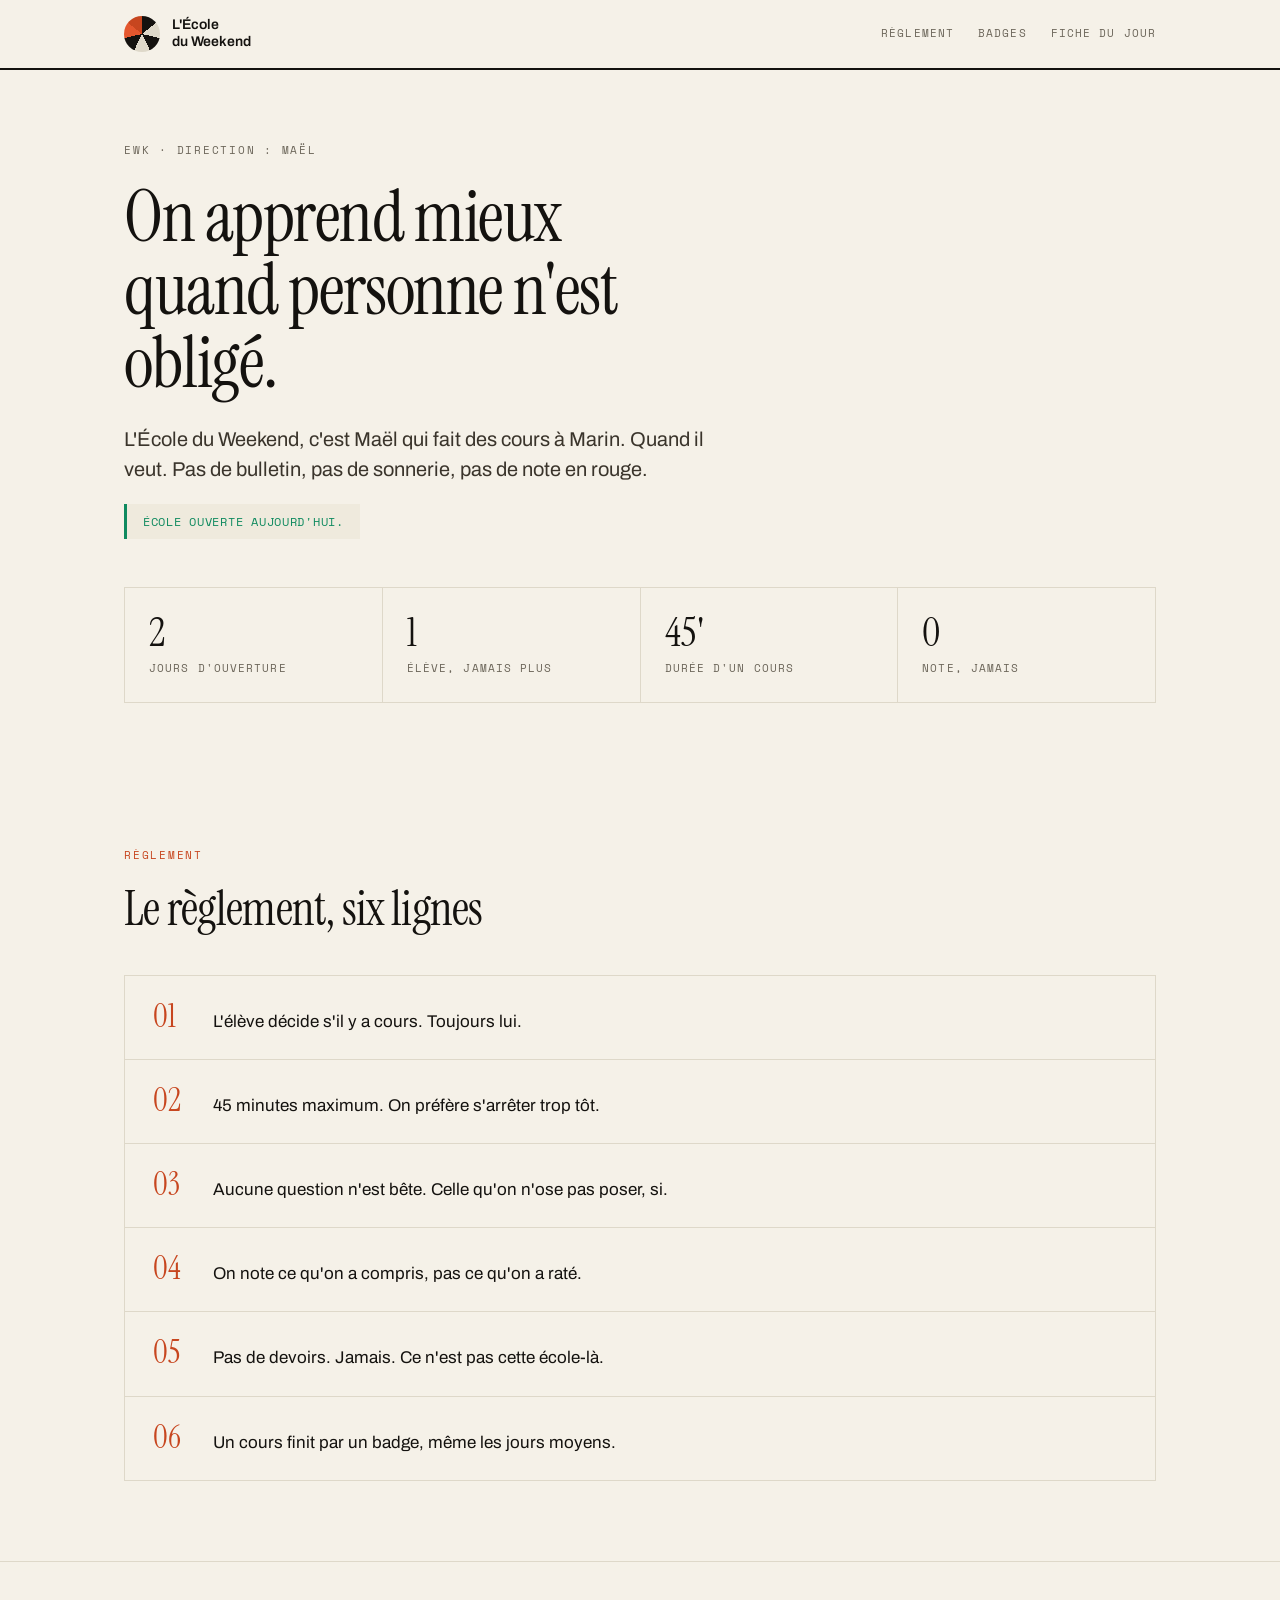
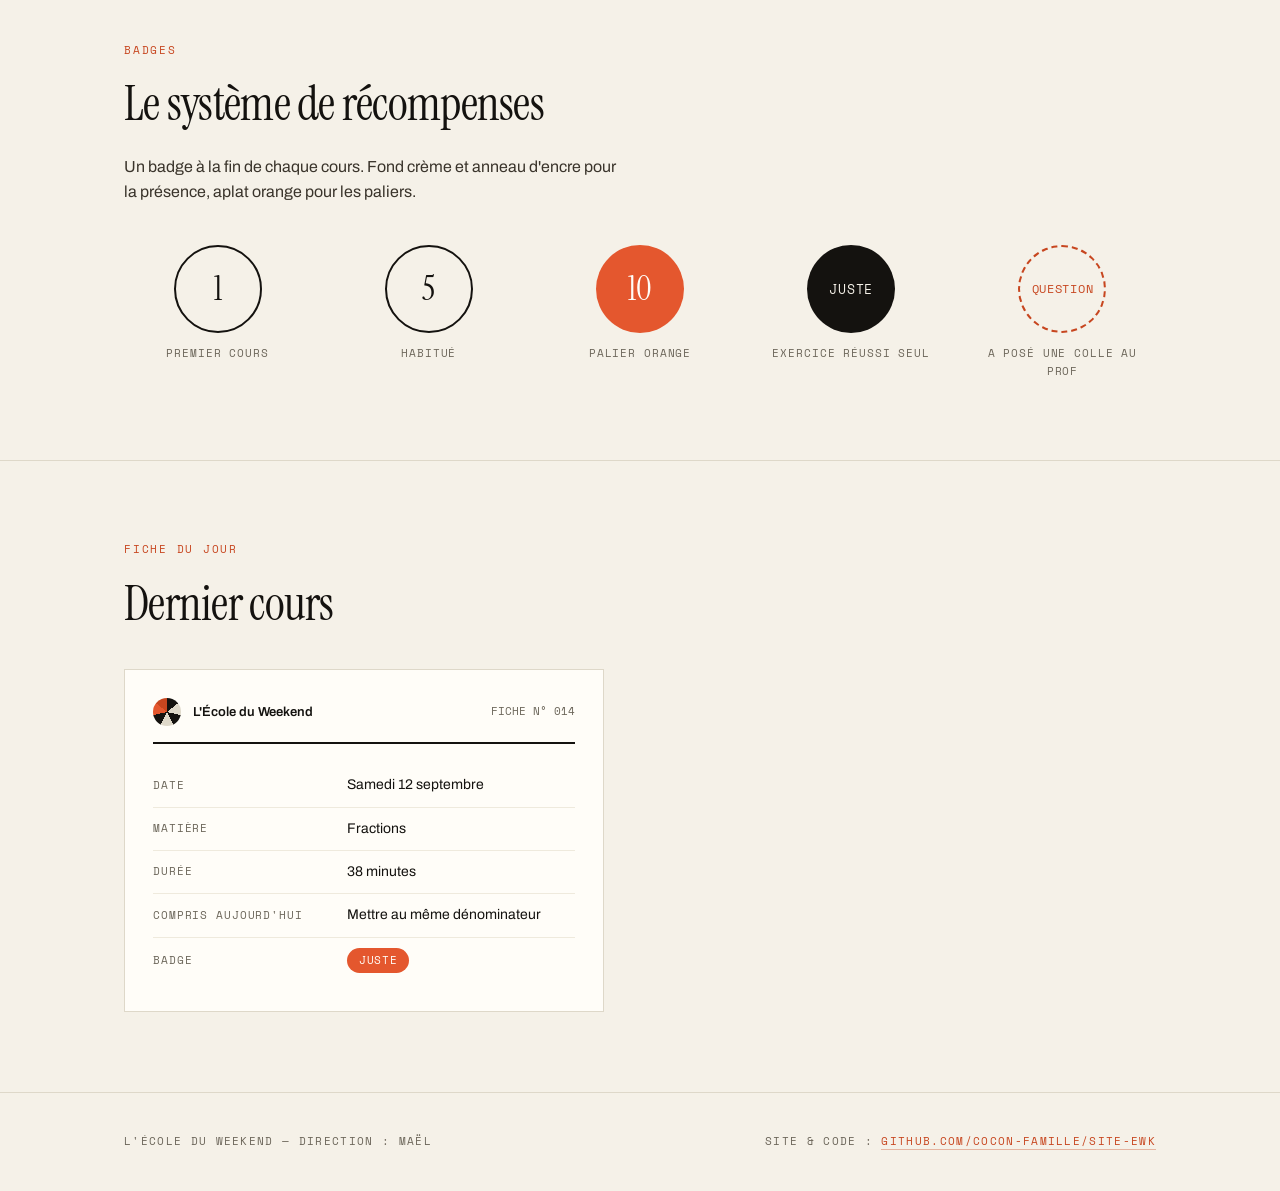
==== index.html @ 0d8720f8 "Build the École du Weekend site from the brand guidelines Single-page static site (plain HTML/CSS/JS" ====
<!doctype html>
<html lang="fr">
<head>
<meta charset="utf-8">
<meta name="viewport" content="width=device-width, initial-scale=1">
<title>L'École du Weekend</title>
<meta name="description" content="L'École du Weekend — Maël fait des cours à Marin, deux jours par semaine, quand il veut.">
<link rel="preconnect" href="https://fonts.googleapis.com">
<link rel="preconnect" href="https://fonts.gstatic.com" crossorigin>
<link href="https://fonts.googleapis.com/css2?family=Archivo:wght@400;500;600;700&family=Instrument+Serif:ital@0;1&family=Space+Mono:wght@400;700&display=swap" rel="stylesheet">
<link rel="stylesheet" href="styles.css">
</head>
<body>

<header class="site-header">
  <div class="wrap header-row">
    <a class="brand" href="#top">
      <span class="disc" aria-hidden="true"></span>
      <span class="brand-name">L'École<br>du Weekend</span>
    </a>
    <nav class="site-nav">
      <a href="#regles">Règlement</a>
      <a href="#badges">Badges</a>
      <a href="#fiche">Fiche du jour</a>
    </nav>
  </div>
</header>

<main id="top">

  <section class="hero wrap">
    <p class="eyebrow">EWK &middot; direction : Maël</p>
    <h1>On apprend mieux<br>quand personne n'est obligé.</h1>
    <p class="lede">L'École du Weekend, c'est Maël qui fait des cours à Marin. Quand il veut. Pas de bulletin, pas de sonnerie, pas de note en rouge.</p>
    <p class="status" id="open-status" aria-live="polite"></p>
    <div class="stat-grid">
      <div class="stat"><span class="stat-num">2</span><span class="stat-label">jours d'ouverture</span></div>
      <div class="stat"><span class="stat-num">1</span><span class="stat-label">élève, jamais plus</span></div>
      <div class="stat"><span class="stat-num">45'</span><span class="stat-label">durée d'un cours</span></div>
      <div class="stat"><span class="stat-num">0</span><span class="stat-label">note, jamais</span></div>
    </div>
  </section>

  <section id="regles" class="section regles">
    <div class="wrap">
      <p class="eyebrow eyebrow--accent">Règlement</p>
      <h2>Le règlement, six lignes</h2>
      <ol class="rules">
        <li><span class="rule-num">01</span><span>L'élève décide s'il y a cours. Toujours lui.</span></li>
        <li><span class="rule-num">02</span><span>45 minutes maximum. On préfère s'arrêter trop tôt.</span></li>
        <li><span class="rule-num">03</span><span>Aucune question n'est bête. Celle qu'on n'ose pas poser, si.</span></li>
        <li><span class="rule-num">04</span><span>On note ce qu'on a compris, pas ce qu'on a raté.</span></li>
        <li><span class="rule-num">05</span><span>Pas de devoirs. Jamais. Ce n'est pas cette école-là.</span></li>
        <li><span class="rule-num">06</span><span>Un cours finit par un badge, même les jours moyens.</span></li>
      </ol>
    </div>
  </section>

  <section id="badges" class="section badges">
    <div class="wrap">
      <p class="eyebrow eyebrow--accent">Badges</p>
      <h2>Le système de récompenses</h2>
      <p class="section-lede">Un badge à la fin de chaque cours. Fond crème et anneau d'encre pour la présence, aplat orange pour les paliers.</p>
      <ul class="badge-grid">
        <li class="badge">
          <span class="badge-disc badge-disc--outline">1</span>
          <span class="badge-label">Premier cours</span>
        </li>
        <li class="badge">
          <span class="badge-disc badge-disc--outline">5</span>
          <span class="badge-label">Habitué</span>
        </li>
        <li class="badge">
          <span class="badge-disc badge-disc--orange">10</span>
          <span class="badge-label">Palier orange</span>
        </li>
        <li class="badge">
          <span class="badge-disc badge-disc--ink">JUSTE</span>
          <span class="badge-label">Exercice réussi seul</span>
        </li>
        <li class="badge">
          <span class="badge-disc badge-disc--dashed">QUESTION</span>
          <span class="badge-label">A posé une colle au prof</span>
        </li>
      </ul>
    </div>
  </section>

  <section id="fiche" class="section fiche">
    <div class="wrap">
      <p class="eyebrow eyebrow--accent">Fiche du jour</p>
      <h2>Dernier cours</h2>
      <div class="course-card">
        <div class="course-card-head">
          <span class="disc disc--small" aria-hidden="true"></span>
          <span class="course-card-title">L'École du Weekend</span>
          <span class="course-card-ref">FICHE N&deg; 014</span>
        </div>
        <table class="course-table">
          <tbody>
            <tr><th>Date</th><td>Samedi 12 septembre</td></tr>
            <tr><th>Matière</th><td>Fractions</td></tr>
            <tr><th>Durée</th><td>38 minutes</td></tr>
            <tr><th>Compris aujourd'hui</th><td>Mettre au même dénominateur</td></tr>
            <tr><th>Badge</th><td><span class="pill">JUSTE</span></td></tr>
          </tbody>
        </table>
      </div>
    </div>
  </section>

</main>

<footer class="site-footer">
  <div class="wrap footer-row">
    <span>L'École du Weekend &mdash; direction&nbsp;: Maël</span>
    <span>Site &amp; code&nbsp;: <a href="https://github.com/Cocon-famille/site-ewk">github.com/Cocon-famille/site-ewk</a></span>
  </div>
</footer>

<script src="script.js"></script>
</body>
</html>
---- styles.css ----
:root {
  --paper: #F5F1E8;
  --paper-raised: #FFFDF8;
  --ink: #14120F;
  --ink-pale: #6C665A;
  --chalk: #DED8C9;
  --chalk-bg: #EFEADD;
  --orange: #E4572E;
  --orange-text: #C7461F;
  --green: #0F8A5F;

  --font-serif: 'Instrument Serif', Georgia, serif;
  --font-sans: 'Archivo', Helvetica, sans-serif;
  --font-mono: 'Space Mono', 'Courier New', monospace;
}

* { box-sizing: border-box; }

body {
  margin: 0;
  background: var(--paper);
  color: var(--ink);
  font-family: var(--font-sans);
  font-size: 16px;
  line-height: 1.6;
  -webkit-font-smoothing: antialiased;
}

a { color: var(--orange-text); text-decoration: none; border-bottom: 1px solid rgba(199, 70, 31, .35); }
a:hover { color: var(--ink); border-bottom-color: var(--ink); }

.wrap { max-width: 1080px; margin: 0 auto; padding: 0 24px; }

/* Logo disc: 7 slices, the last 2 (weekend) in orange */
.disc {
  --size: 56px;
  display: inline-block;
  width: var(--size);
  height: var(--size);
  flex: none;
  border-radius: 50%;
  background: conic-gradient(
    var(--ink) 0turn .1428turn,
    var(--chalk) .1428turn .2857turn,
    var(--ink) .2857turn .4285turn,
    var(--chalk) .4285turn .5714turn,
    var(--ink) .5714turn .7142turn,
    var(--orange) .7142turn .8571turn,
    var(--orange-text) .8571turn 1turn
  );
}
.disc--small { --size: 28px; }

/* Header */
.site-header {
  border-bottom: 2px solid var(--ink);
  position: sticky;
  top: 0;
  background: var(--paper);
  z-index: 10;
}
.header-row {
  display: flex;
  flex-wrap: wrap;
  align-items: center;
  justify-content: space-between;
  gap: 16px;
  padding: 16px 24px;
}
.brand {
  display: flex;
  align-items: center;
  gap: 12px;
  border: 0;
}
.brand .disc { --size: 36px; }
.brand-name {
  font-family: var(--font-sans);
  font-weight: 600;
  font-size: 14px;
  line-height: 1.2;
  color: var(--ink);
}
.site-nav {
  display: flex;
  gap: 24px;
  font-family: var(--font-mono);
  font-size: 11px;
  letter-spacing: .1em;
  text-transform: uppercase;
}
.site-nav a { color: var(--ink-pale); border: 0; }
.site-nav a:hover { color: var(--ink); }

/* Hero */
.hero {
  padding: 72px 24px 64px;
  text-align: left;
}
.eyebrow {
  font-family: var(--font-mono);
  font-size: 11px;
  letter-spacing: .16em;
  text-transform: uppercase;
  color: var(--ink-pale);
  margin: 0 0 20px;
}
.eyebrow--accent { color: var(--orange-text); }
.hero h1 {
  margin: 0 0 24px;
  font-family: var(--font-serif);
  font-weight: 400;
  font-size: clamp(36px, 6vw, 72px);
  line-height: 1.02;
  letter-spacing: -.02em;
  text-wrap: balance;
  max-width: 18ch;
}
.lede {
  margin: 0 0 20px;
  max-width: 56ch;
  font-size: clamp(17px, 2vw, 20px);
  line-height: 1.5;
  color: #3A342B;
  text-wrap: pretty;
}
.status {
  display: inline-block;
  margin: 0 0 48px;
  padding: 8px 16px;
  font-family: var(--font-mono);
  font-size: 12px;
  letter-spacing: .06em;
  text-transform: uppercase;
  background: var(--chalk-bg);
  border-left: 3px solid var(--orange-text);
}
.status[data-open="true"] { border-left-color: var(--green); color: var(--green); }
.status[data-open="false"] { color: var(--ink-pale); }

.stat-grid {
  display: grid;
  grid-template-columns: repeat(auto-fit, minmax(140px, 1fr));
  gap: 1px;
  background: var(--chalk);
  border: 1px solid var(--chalk);
}
.stat { background: var(--paper); padding: 24px; }
.stat-num { display: block; font-family: var(--font-serif); font-size: 40px; line-height: 1; }
.stat-label {
  display: block;
  margin-top: 8px;
  font-family: var(--font-mono);
  font-size: 11px;
  letter-spacing: .1em;
  text-transform: uppercase;
  color: var(--ink-pale);
}

/* Sections */
.section { padding: 80px 0; border-bottom: 1px solid var(--chalk); }
.section h2 {
  margin: 0 0 40px;
  font-family: var(--font-serif);
  font-weight: 400;
  font-size: clamp(30px, 4.2vw, 48px);
  line-height: 1.05;
  letter-spacing: -.015em;
  max-width: 20ch;
}
.section-lede {
  margin: -16px 0 40px;
  max-width: 56ch;
  color: #3A342B;
  text-wrap: pretty;
}

/* Rules */
.rules {
  margin: 0;
  padding: 0;
  list-style: none;
  display: flex;
  flex-direction: column;
  gap: 1px;
  background: var(--chalk);
  border: 1px solid var(--chalk);
}
.rules li {
  background: var(--paper);
  padding: 24px 28px;
  display: flex;
  gap: 24px;
  align-items: baseline;
  font-size: 17px;
}
.rule-num {
  font-family: var(--font-serif);
  font-size: 32px;
  color: var(--orange-text);
  line-height: 1;
  min-width: 36px;
}

/* Badges */
.badge-grid {
  margin: 0;
  padding: 0;
  list-style: none;
  display: grid;
  grid-template-columns: repeat(auto-fit, minmax(140px, 1fr));
  gap: 24px;
}
.badge {
  display: flex;
  flex-direction: column;
  align-items: center;
  gap: 12px;
  text-align: center;
}
.badge-disc {
  width: 88px;
  height: 88px;
  border-radius: 50%;
  display: flex;
  align-items: center;
  justify-content: center;
  font-family: var(--font-serif);
  font-size: 34px;
}
.badge-disc--outline { border: 2px solid var(--ink); }
.badge-disc--orange { background: var(--orange); color: var(--paper-raised); }
.badge-disc--ink { background: var(--ink); color: var(--paper); font-family: var(--font-mono); font-size: 13px; letter-spacing: .06em; }
.badge-disc--dashed { border: 2px dashed var(--orange-text); color: var(--orange-text); font-family: var(--font-mono); font-size: 12px; letter-spacing: .06em; }
.badge-label {
  font-family: var(--font-mono);
  font-size: 11px;
  letter-spacing: .08em;
  text-transform: uppercase;
  color: var(--ink-pale);
}

/* Course card */
.course-card {
  background: var(--paper-raised);
  border: 1px solid var(--chalk);
  padding: 28px;
  max-width: 480px;
}
.course-card-head {
  display: flex;
  align-items: center;
  gap: 12px;
  padding-bottom: 16px;
  border-bottom: 2px solid var(--ink);
}
.course-card-title { font-family: var(--font-sans); font-weight: 600; font-size: 13px; }
.course-card-ref { margin-left: auto; font-family: var(--font-mono); font-size: 11px; color: var(--ink-pale); }
.course-table { width: 100%; border-collapse: collapse; margin-top: 20px; font-size: 14px; }
.course-table th {
  padding: 10px 0;
  border-bottom: 1px solid var(--chalk-bg);
  font-family: var(--font-mono);
  font-size: 11px;
  letter-spacing: .08em;
  text-transform: uppercase;
  color: var(--ink-pale);
  font-weight: 400;
  text-align: left;
  width: 46%;
}
.course-table td { padding: 10px 0; border-bottom: 1px solid var(--chalk-bg); }
.course-table tr:last-child th, .course-table tr:last-child td { border-bottom: 0; }
.pill {
  display: inline-block;
  padding: 4px 12px;
  border-radius: 999px;
  background: var(--orange);
  color: var(--paper-raised);
  font-family: var(--font-mono);
  font-size: 11px;
  letter-spacing: .06em;
}

/* Footer */
.site-footer { padding: 40px 0; }
.footer-row {
  display: flex;
  flex-wrap: wrap;
  gap: 16px;
  justify-content: space-between;
  align-items: baseline;
  font-family: var(--font-mono);
  font-size: 11px;
  letter-spacing: .12em;
  text-transform: uppercase;
  color: var(--ink-pale);
}
.footer-row a { letter-spacing: .12em; }
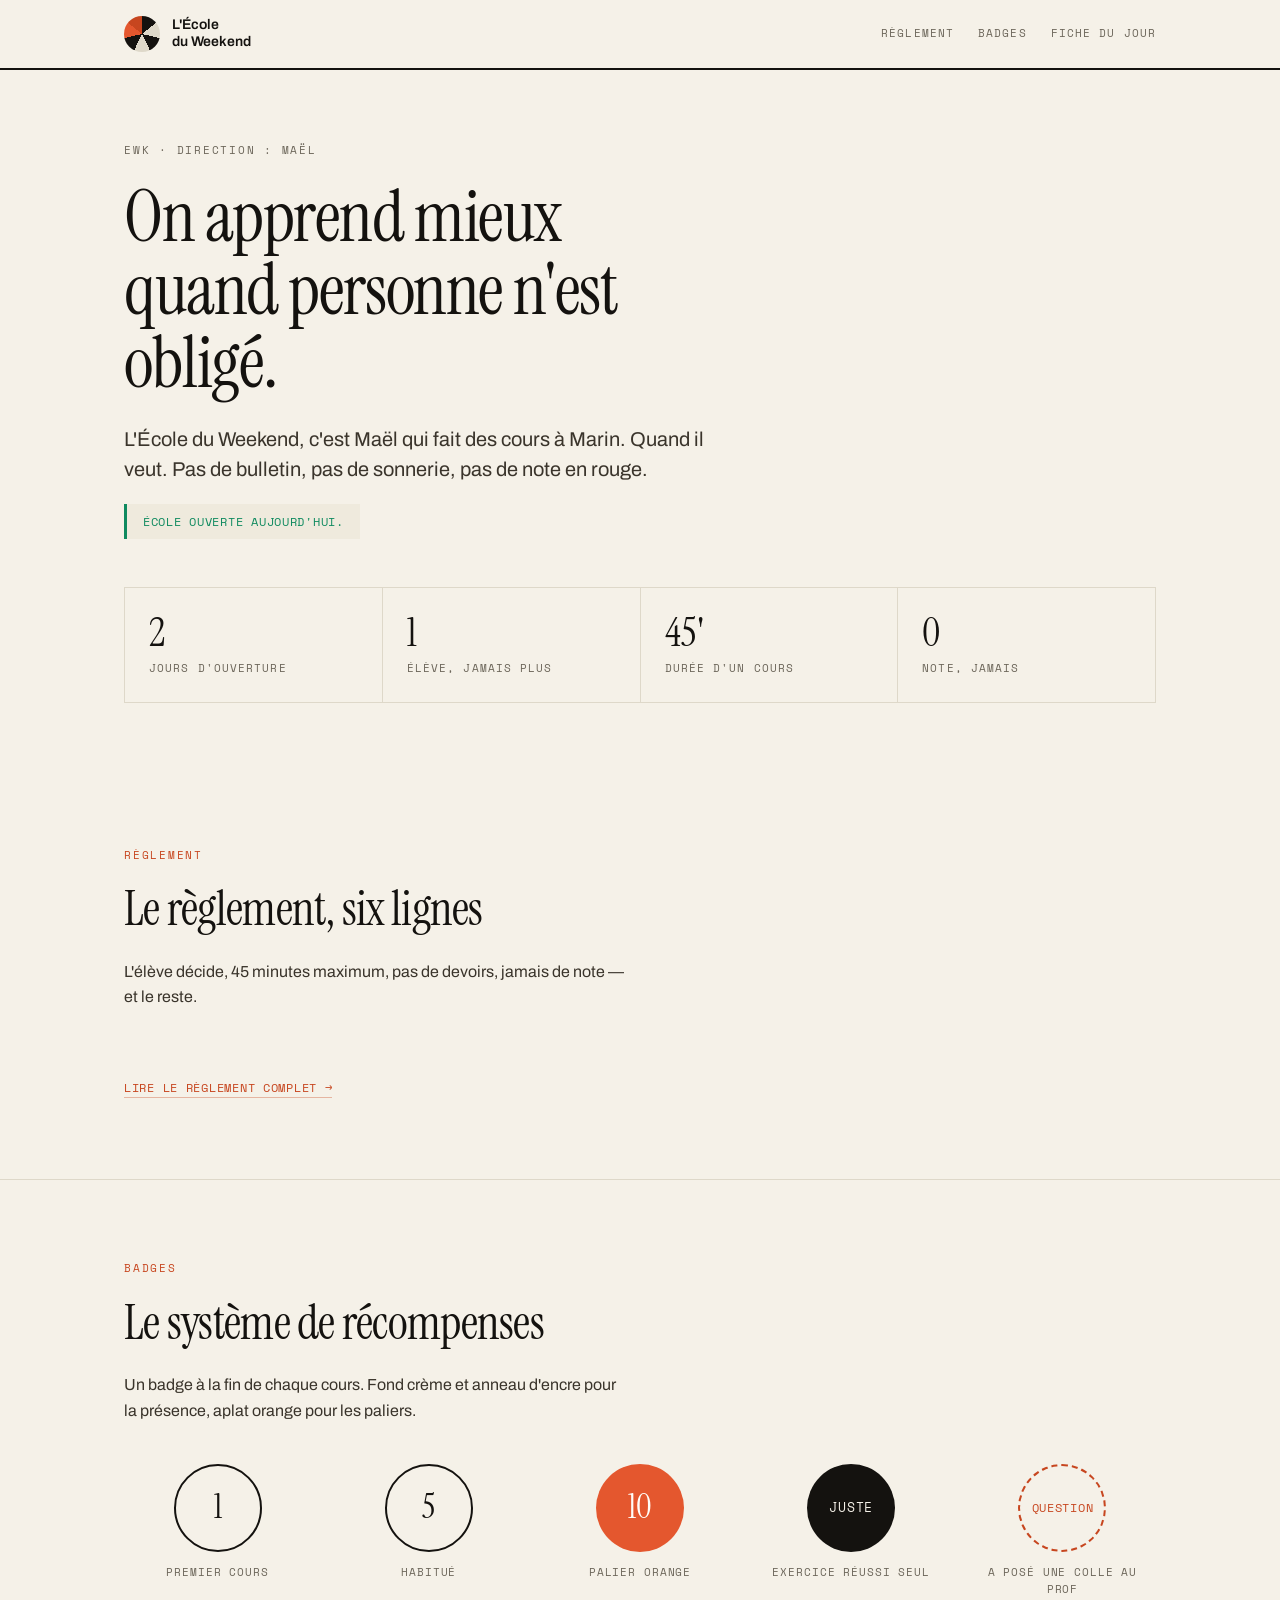
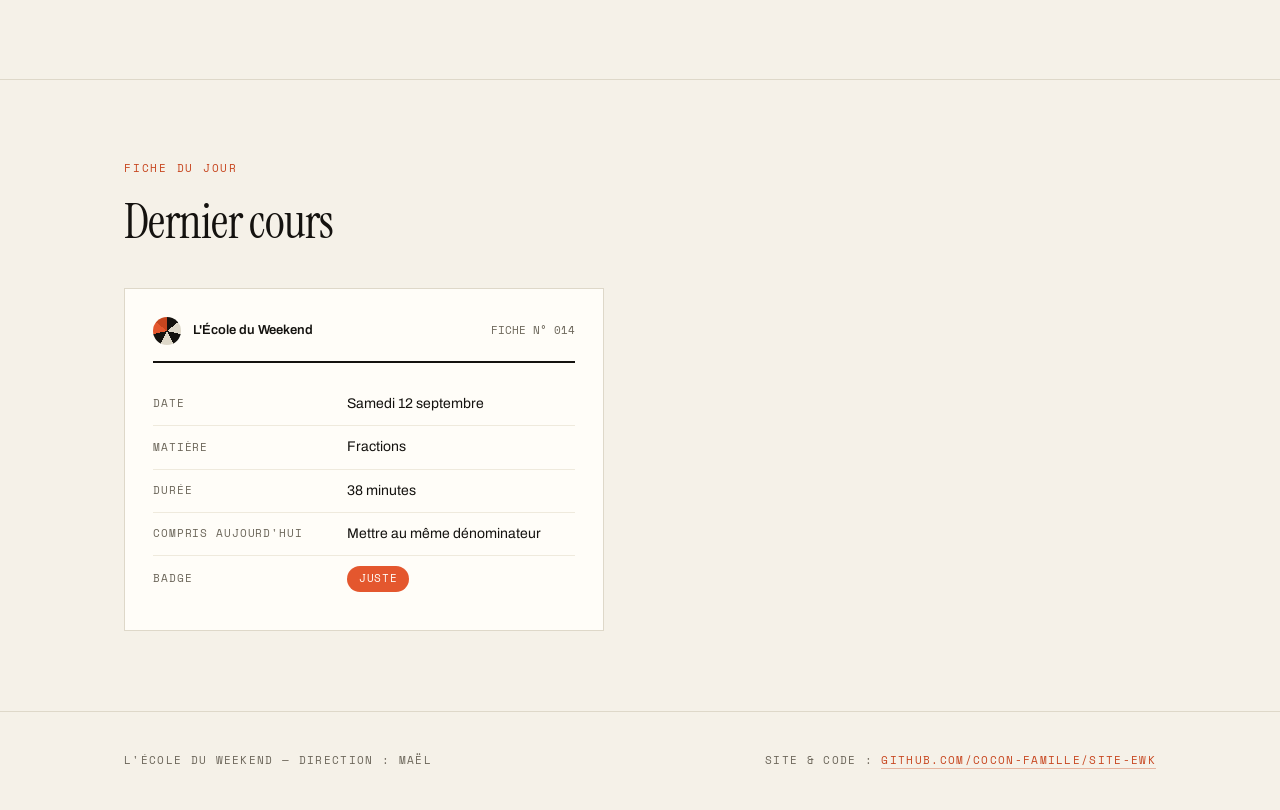
==== commit 2004f637: "Add a dedicated règlement page, linked from the nav Splits the class rules out of the homepage tease" ====
--- a/index.html
+++ b/index.html
@@ -19,7 +19,7 @@
       <span class="brand-name">L'École<br>du Weekend</span>
     </a>
     <nav class="site-nav">
-      <a href="#regles">Règlement</a>
+      <a href="reglement.html">Règlement</a>
       <a href="#badges">Badges</a>
       <a href="#fiche">Fiche du jour</a>
     </nav>
@@ -45,14 +45,8 @@
     <div class="wrap">
       <p class="eyebrow eyebrow--accent">Règlement</p>
       <h2>Le règlement, six lignes</h2>
-      <ol class="rules">
-        <li><span class="rule-num">01</span><span>L'élève décide s'il y a cours. Toujours lui.</span></li>
-        <li><span class="rule-num">02</span><span>45 minutes maximum. On préfère s'arrêter trop tôt.</span></li>
-        <li><span class="rule-num">03</span><span>Aucune question n'est bête. Celle qu'on n'ose pas poser, si.</span></li>
-        <li><span class="rule-num">04</span><span>On note ce qu'on a compris, pas ce qu'on a raté.</span></li>
-        <li><span class="rule-num">05</span><span>Pas de devoirs. Jamais. Ce n'est pas cette école-là.</span></li>
-        <li><span class="rule-num">06</span><span>Un cours finit par un badge, même les jours moyens.</span></li>
-      </ol>
+      <p class="section-lede">L'élève décide, 45 minutes maximum, pas de devoirs, jamais de note — et le reste.</p>
+      <a class="link-arrow" href="reglement.html">Lire le règlement complet &rarr;</a>
     </div>
   </section>
 
--- a/styles.css
+++ b/styles.css
@@ -90,7 +90,7 @@
   text-transform: uppercase;
 }
 .site-nav a { color: var(--ink-pale); border: 0; }
-.site-nav a:hover { color: var(--ink); }
+.site-nav a:hover, .site-nav a[aria-current="page"] { color: var(--ink); }
 
 /* Hero */
 .hero {
@@ -106,6 +106,7 @@
   margin: 0 0 20px;
 }
 .eyebrow--accent { color: var(--orange-text); }
+.hero--page { padding-bottom: 40px; border-bottom: 1px solid var(--chalk); }
 .hero h1 {
   margin: 0 0 24px;
   font-family: var(--font-serif);
@@ -202,6 +203,17 @@
   min-width: 36px;
 }
 
+.link-arrow {
+  display: inline-block;
+  margin-top: 28px;
+  font-family: var(--font-mono);
+  font-size: 12px;
+  letter-spacing: .06em;
+  text-transform: uppercase;
+  border-bottom: 1px solid rgba(199, 70, 31, .35);
+}
+.link-arrow:hover { border-bottom-color: var(--ink); }
+
 /* Badges */
 .badge-grid {
   margin: 0;
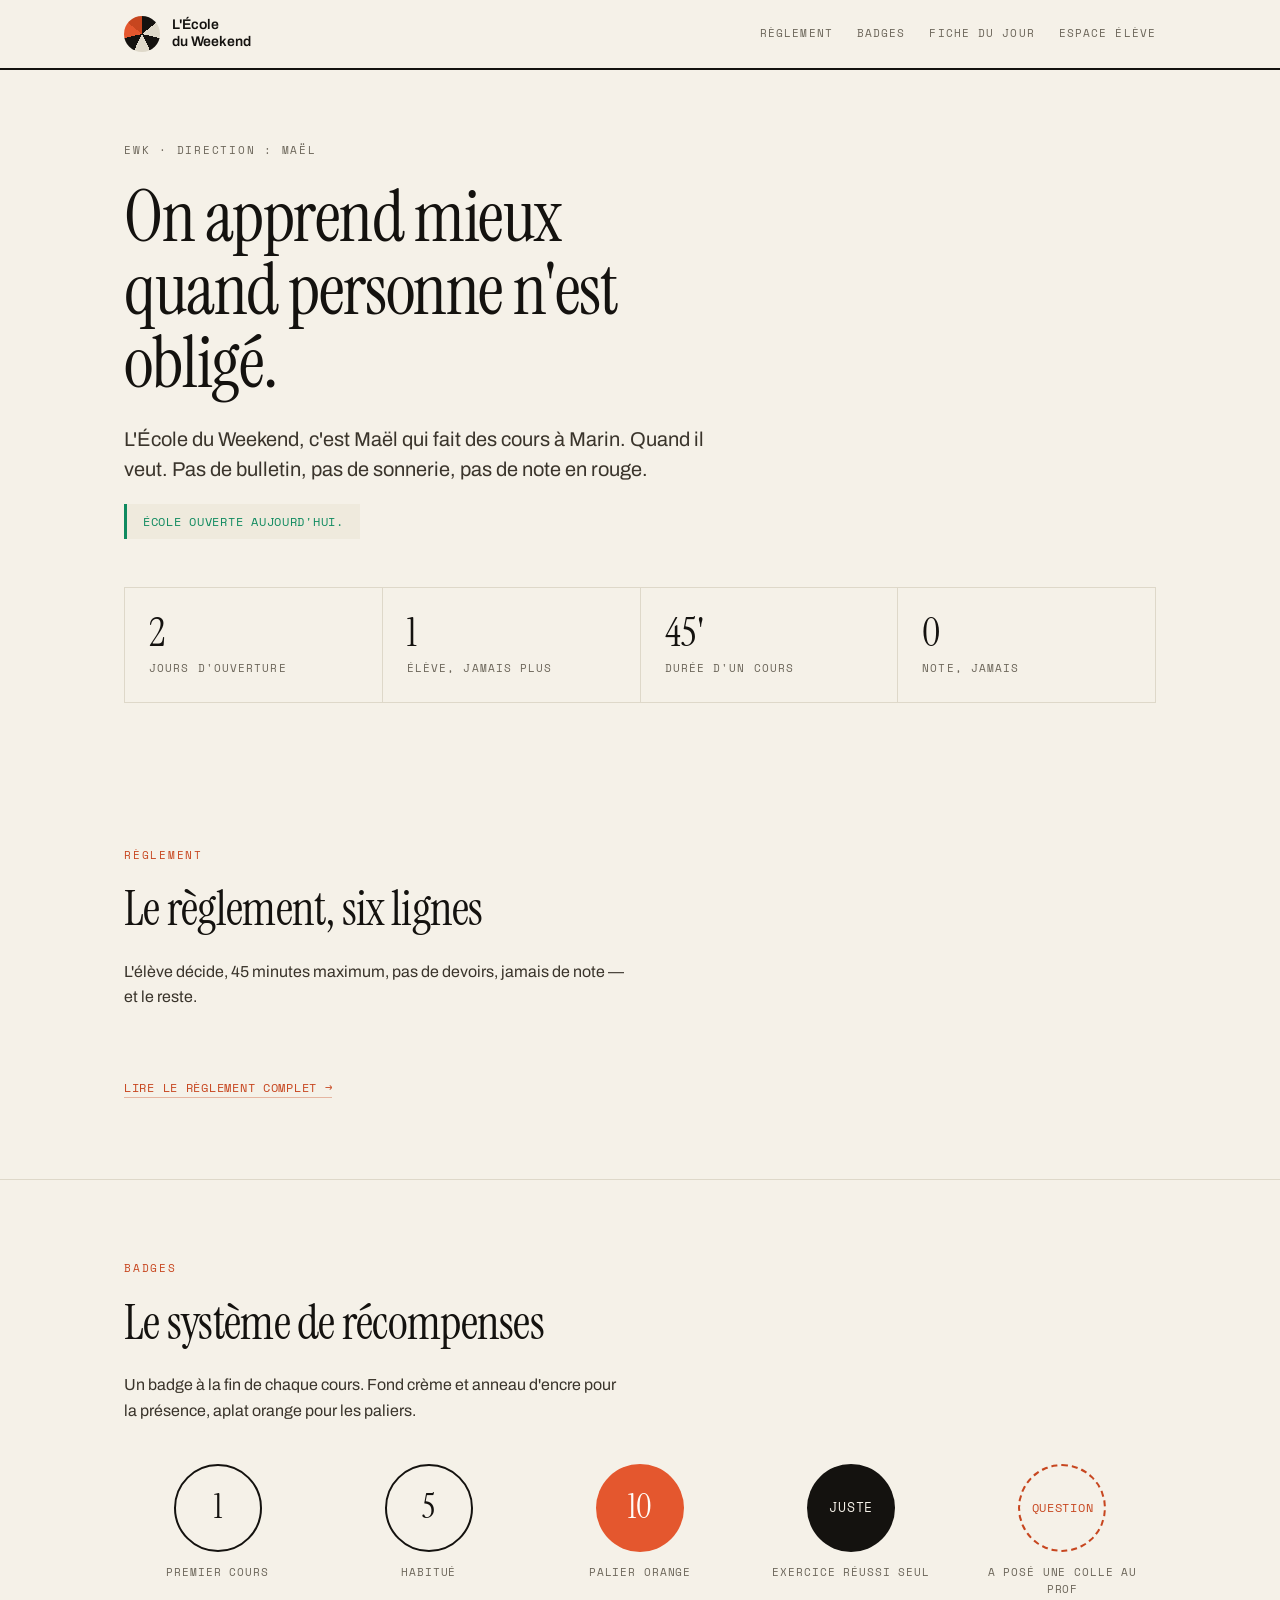
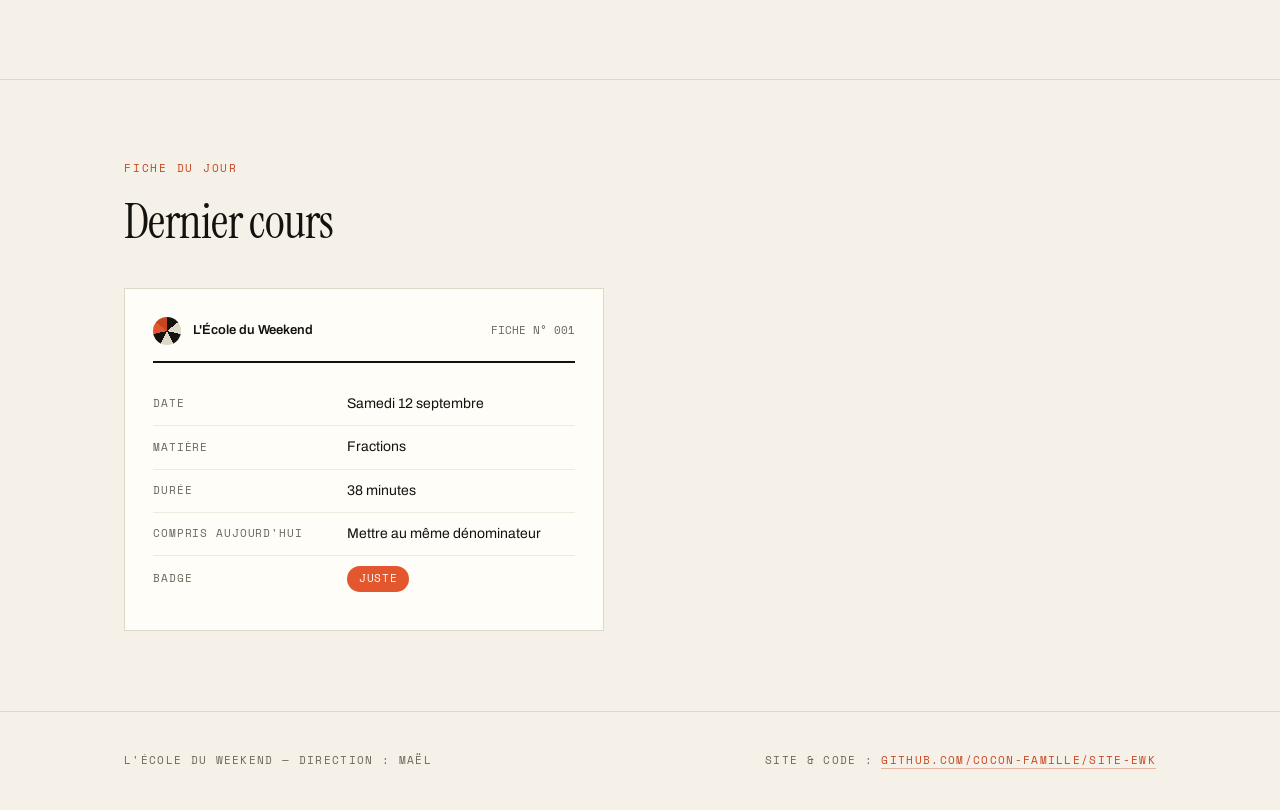
==== commit c65ca1a2: "Add admin and student interfaces, bulletins, dynamic fiche data - data/{fiches,bulletins,prep}.json " ====
--- a/index.html
+++ b/index.html
@@ -22,6 +22,7 @@
       <a href="reglement.html">Règlement</a>
       <a href="#badges">Badges</a>
       <a href="#fiche">Fiche du jour</a>
+      <a href="eleve.html">Espace élève</a>
     </nav>
   </div>
 </header>
@@ -84,21 +85,8 @@
     <div class="wrap">
       <p class="eyebrow eyebrow--accent">Fiche du jour</p>
       <h2>Dernier cours</h2>
-      <div class="course-card">
-        <div class="course-card-head">
-          <span class="disc disc--small" aria-hidden="true"></span>
-          <span class="course-card-title">L'École du Weekend</span>
-          <span class="course-card-ref">FICHE N&deg; 014</span>
-        </div>
-        <table class="course-table">
-          <tbody>
-            <tr><th>Date</th><td>Samedi 12 septembre</td></tr>
-            <tr><th>Matière</th><td>Fractions</td></tr>
-            <tr><th>Durée</th><td>38 minutes</td></tr>
-            <tr><th>Compris aujourd'hui</th><td>Mettre au même dénominateur</td></tr>
-            <tr><th>Badge</th><td><span class="pill">JUSTE</span></td></tr>
-          </tbody>
-        </table>
+      <div id="fiche-slot">
+        <p class="section-lede">Chargement…</p>
       </div>
     </div>
   </section>
@@ -112,6 +100,23 @@
   </div>
 </footer>
 
+<script src="data.js"></script>
 <script src="script.js"></script>
+<script>
+  (async function () {
+    const slot = document.getElementById("fiche-slot");
+    try {
+      const fiches = await EWK.fetchJSON("fiches.json");
+      slot.innerHTML = "";
+      if (!fiches.length) {
+        slot.innerHTML = '<p class="section-lede">Pas encore de cours. Ça ne va pas tarder.</p>';
+        return;
+      }
+      slot.appendChild(EWK.fiche(fiches[fiches.length - 1]));
+    } catch (e) {
+      slot.innerHTML = '<p class="section-lede">Fiche indisponible pour le moment.</p>';
+    }
+  })();
+</script>
 </body>
 </html>
--- a/styles.css
+++ b/styles.css
@@ -251,6 +251,17 @@
   text-transform: uppercase;
   color: var(--ink-pale);
 }
+.badge--locked { opacity: .35; filter: grayscale(1); }
+
+/* Bulletins */
+.bulletin-list { display: flex; flex-direction: column; gap: 24px; }
+.bulletin-card { background: var(--paper-raised); border: 1px solid var(--chalk); padding: 28px; max-width: 560px; }
+.bulletin-card-head { display: flex; align-items: center; gap: 14px; padding-bottom: 16px; border-bottom: 2px solid var(--ink); margin-bottom: 16px; }
+.bulletin-card-title { font-family: var(--font-serif); font-size: 22px; }
+.bulletin-card-matieres { font-family: var(--font-mono); font-size: 11px; letter-spacing: .06em; text-transform: uppercase; color: var(--ink-pale); margin-top: 4px; }
+.bulletin-points { margin: 0 0 12px; color: #3A342B; }
+.bulletin-badges { display: flex; flex-wrap: wrap; gap: 8px; margin-bottom: 12px; }
+.bulletin-mot { margin: 0; font-family: var(--font-serif); font-style: italic; font-size: 19px; color: var(--orange-text); }
 
 /* Course card */
 .course-card {
@@ -309,3 +320,49 @@
   color: var(--ink-pale);
 }
 .footer-row a { letter-spacing: .12em; }
+
+/* Admin */
+.admin { padding: 56px 24px 96px; }
+.admin-panel { max-width: 640px; }
+.admin-panel h1 { font-family: var(--font-serif); font-weight: 400; font-size: clamp(32px, 4.5vw, 48px); margin: 0 0 20px; }
+.admin-panel h2 { font-family: var(--font-serif); font-weight: 400; font-size: 32px; margin: 0 0 12px; }
+.admin-panel h3 { font-family: var(--font-mono); font-size: 12px; letter-spacing: .08em; text-transform: uppercase; color: var(--ink-pale); margin: 40px 0 16px; }
+.admin-panel code { font-family: var(--font-mono); background: var(--chalk-bg); padding: 2px 6px; font-size: .9em; }
+
+#admin-whoami { font-family: var(--font-mono); font-size: 11px; letter-spacing: .08em; text-transform: uppercase; color: var(--ink-pale); }
+
+.admin-tabs { display: flex; gap: 8px; flex-wrap: wrap; margin-bottom: 40px; border-bottom: 1px solid var(--chalk); }
+.admin-tab-link {
+  padding: 10px 4px; margin-right: 24px;
+  font-family: var(--font-mono); font-size: 12px; letter-spacing: .08em; text-transform: uppercase;
+  color: var(--ink-pale); border: 0; border-bottom: 2px solid transparent;
+}
+.admin-tab-link.is-active { color: var(--ink); border-bottom-color: var(--orange); }
+
+.admin-form { display: flex; flex-direction: column; gap: 16px; margin-bottom: 8px; }
+.admin-form--grid { display: grid; grid-template-columns: repeat(auto-fit, minmax(200px, 1fr)); gap: 16px; align-items: end; }
+.admin-form label { display: flex; flex-direction: column; gap: 6px; font-family: var(--font-mono); font-size: 11px; letter-spacing: .06em; text-transform: uppercase; color: var(--ink-pale); }
+.admin-form-span { grid-column: 1 / -1; }
+.admin-form input, .admin-form select, .admin-form textarea {
+  font-family: var(--font-sans); font-size: 15px; color: var(--ink);
+  padding: 10px 12px; border: 1px solid var(--chalk); background: var(--paper-raised);
+  text-transform: none; letter-spacing: normal;
+}
+.admin-form textarea { resize: vertical; }
+.admin-form button {
+  align-self: start;
+  font-family: var(--font-mono); font-size: 12px; letter-spacing: .08em; text-transform: uppercase;
+  color: var(--paper); background: var(--ink); border: 0; padding: 12px 20px; cursor: pointer;
+}
+.admin-form button:hover { background: var(--orange-text); }
+
+.admin-status { margin: 12px 0 0; font-family: var(--font-mono); font-size: 12px; padding: 10px 14px; background: var(--chalk-bg); border-left: 3px solid var(--green); color: var(--green); }
+.admin-status--error { border-left-color: var(--orange-text); color: var(--orange-text); }
+
+.admin-list { display: flex; flex-direction: column; gap: 1px; background: var(--chalk); border: 1px solid var(--chalk); }
+.admin-row { background: var(--paper); padding: 14px 18px; display: flex; justify-content: space-between; align-items: center; gap: 16px; font-size: 14px; }
+.admin-row-delete {
+  font-family: var(--font-mono); font-size: 11px; letter-spacing: .06em; text-transform: uppercase;
+  color: var(--orange-text); background: none; border: 0; cursor: pointer; white-space: nowrap;
+}
+.admin-row-delete:hover { color: var(--ink); }
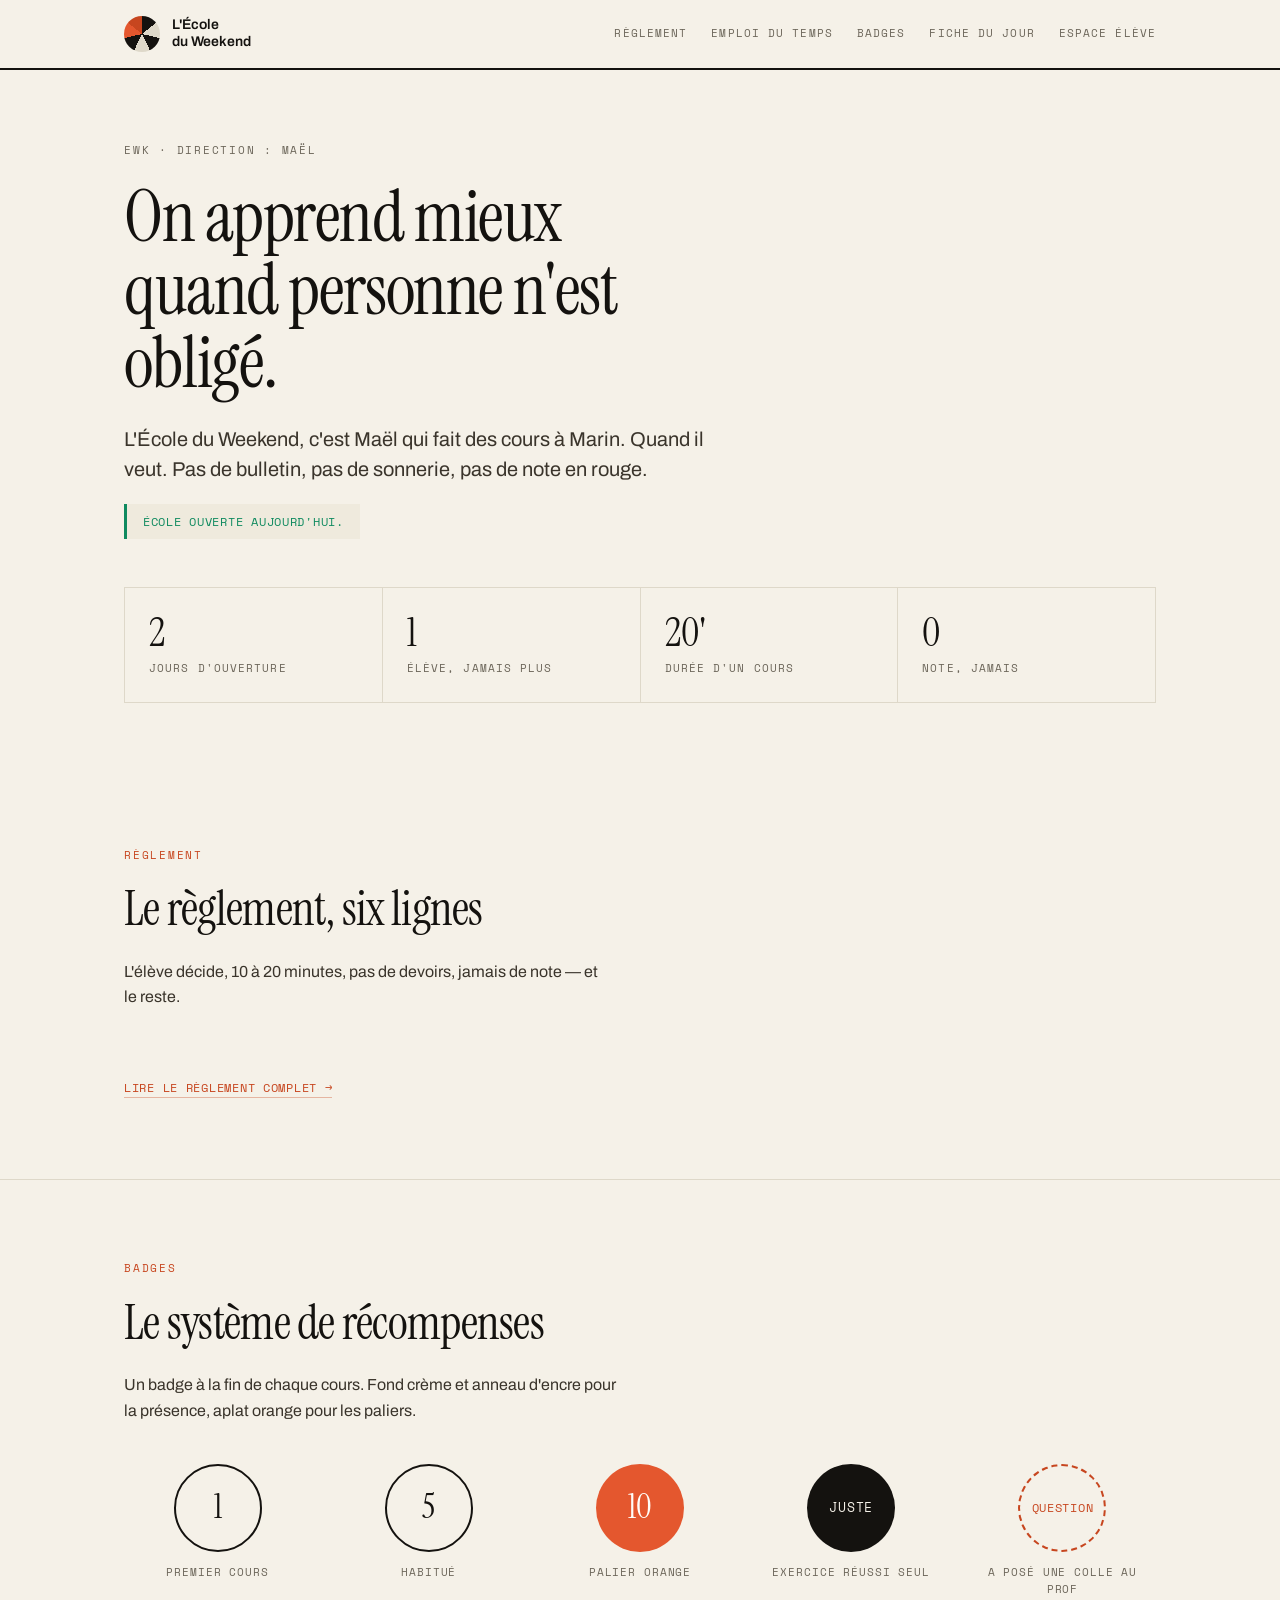
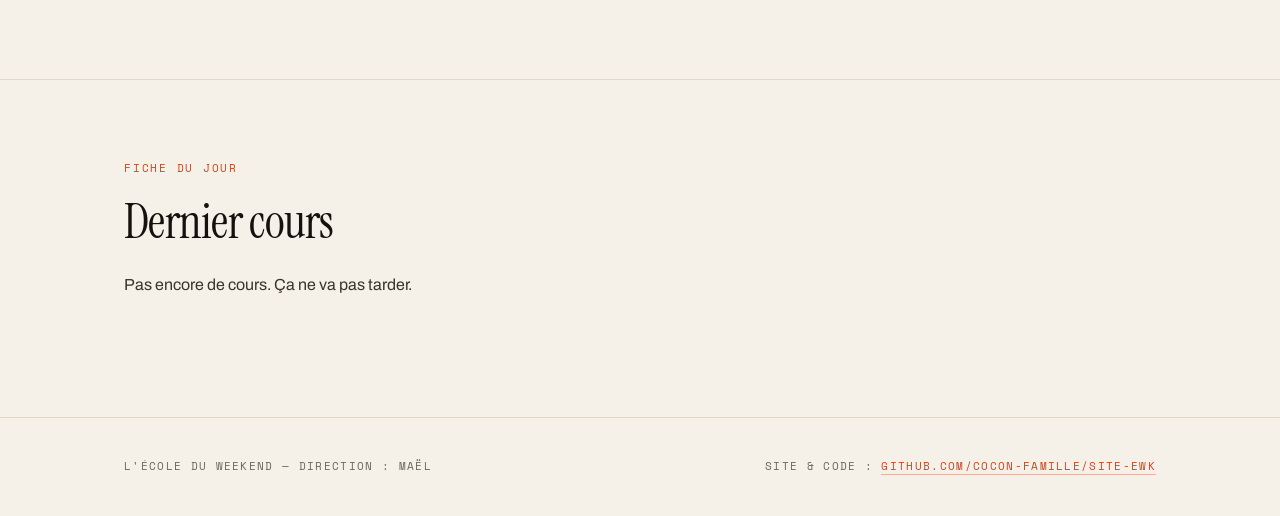
==== commit 111bf910: "Shorten course length to 10-20 min, add a timetable (semaine A/B) - Rule 02 and the hero stat now sa" ====
--- a/index.html
+++ b/index.html
@@ -20,6 +20,7 @@
     </a>
     <nav class="site-nav">
       <a href="reglement.html">Règlement</a>
+      <a href="edt.html">Emploi du temps</a>
       <a href="#badges">Badges</a>
       <a href="#fiche">Fiche du jour</a>
       <a href="eleve.html">Espace élève</a>
@@ -37,7 +38,7 @@
     <div class="stat-grid">
       <div class="stat"><span class="stat-num">2</span><span class="stat-label">jours d'ouverture</span></div>
       <div class="stat"><span class="stat-num">1</span><span class="stat-label">élève, jamais plus</span></div>
-      <div class="stat"><span class="stat-num">45'</span><span class="stat-label">durée d'un cours</span></div>
+      <div class="stat"><span class="stat-num">20'</span><span class="stat-label">durée d'un cours</span></div>
       <div class="stat"><span class="stat-num">0</span><span class="stat-label">note, jamais</span></div>
     </div>
   </section>
@@ -46,7 +47,7 @@
     <div class="wrap">
       <p class="eyebrow eyebrow--accent">Règlement</p>
       <h2>Le règlement, six lignes</h2>
-      <p class="section-lede">L'élève décide, 45 minutes maximum, pas de devoirs, jamais de note — et le reste.</p>
+      <p class="section-lede">L'élève décide, 10 à 20 minutes, pas de devoirs, jamais de note — et le reste.</p>
       <a class="link-arrow" href="reglement.html">Lire le règlement complet &rarr;</a>
     </div>
   </section>
--- a/styles.css
+++ b/styles.css
@@ -366,3 +366,79 @@
   color: var(--orange-text); background: none; border: 0; cursor: pointer; white-space: nowrap;
 }
 .admin-row-delete:hover { color: var(--ink); }
+
+/* Affiches (posters) */
+.poster-body { margin: 0; background: #ccc; }
+.poster-toolbar {
+  position: fixed; top: 16px; right: 16px; z-index: 10;
+  display: flex; gap: 12px; align-items: center;
+  font-family: var(--font-mono); font-size: 12px; letter-spacing: .06em; text-transform: uppercase;
+}
+.poster-toolbar button {
+  font-family: var(--font-mono); font-size: 12px; letter-spacing: .06em; text-transform: uppercase;
+  color: var(--paper); background: var(--ink); border: 0; padding: 10px 18px; cursor: pointer;
+}
+
+.poster {
+  width: 210mm; height: 297mm; margin: 40px auto;
+  display: flex; align-items: center; justify-content: center;
+  box-shadow: 0 0 0 1px var(--chalk);
+  print-color-adjust: exact; -webkit-print-color-adjust: exact;
+  overflow: hidden;
+}
+.poster-inner { display: flex; flex-direction: column; align-items: center; text-align: center; gap: 20px; padding: 60px; }
+.poster-logo { --size: 140px; }
+.poster-logo--dark {
+  background: conic-gradient(var(--paper) 0turn .1428turn, #4A443A .1428turn .2857turn, var(--paper) .2857turn .4285turn, #4A443A .4285turn .5714turn, var(--paper) .5714turn .7142turn, var(--orange) .7142turn .8571turn, var(--orange-text) .8571turn 1turn);
+}
+.poster-eyebrow { font-family: var(--font-mono); font-size: 14px; letter-spacing: .2em; text-transform: uppercase; color: var(--orange-text); margin: 0; }
+.poster-title { font-family: var(--font-serif); font-weight: 400; font-size: 64px; line-height: 1.05; margin: 0; max-width: 16ch; }
+.poster-title--light { color: var(--paper); }
+.poster-sub { font-family: var(--font-mono); font-size: 18px; letter-spacing: .06em; text-transform: uppercase; color: var(--paper); opacity: .8; margin: 0; }
+.poster-decerne { font-family: var(--font-serif); font-style: italic; font-size: 30px; color: var(--orange-text); margin: 0; }
+.poster-message { font-size: 22px; max-width: 32ch; margin: 0; color: #3A342B; }
+.poster-footer { font-family: var(--font-mono); font-size: 14px; letter-spacing: .1em; text-transform: uppercase; color: var(--ink-pale); margin: 12px 0 0; }
+
+.poster--reglement { background: var(--paper); color: var(--ink); }
+.poster-rules {
+  margin: 0; padding: 0; list-style: none; text-align: left; max-width: 26ch;
+  display: flex; flex-direction: column; gap: 22px; font-size: 30px; line-height: 1.3;
+}
+.poster-rule-num {
+  display: inline-flex; align-items: center; justify-content: center;
+  width: 44px; height: 44px; margin-right: 16px; flex: none;
+  border-radius: 50%; background: var(--orange); color: var(--paper-raised);
+  font-family: var(--font-serif); font-size: 22px;
+}
+
+.poster--badge { background: var(--ink); color: var(--paper); }
+.poster-badge-disc {
+  width: 260px; height: 260px; border-radius: 50%;
+  display: flex; align-items: center; justify-content: center;
+  font-family: var(--font-mono); font-size: 40px; letter-spacing: .04em;
+}
+.poster-badge-disc--juste { background: var(--paper); color: var(--ink); }
+.poster-badge-disc--question { border: 6px dashed var(--orange); color: var(--orange); }
+
+.poster--diplome { background: var(--paper); color: var(--ink); border: 12px solid var(--ink); }
+
+/* Emploi du temps */
+.edt-table { width: 100%; max-width: 560px; border-collapse: collapse; font-size: 15px; }
+.edt-table th, .edt-table td { border: 1px solid var(--chalk); padding: 16px 20px; text-align: center; }
+.edt-table thead th {
+  background: var(--chalk-bg); font-family: var(--font-mono); font-size: 11px;
+  letter-spacing: .08em; text-transform: uppercase; color: var(--ink-pale); font-weight: 400;
+}
+.edt-table tbody th {
+  font-family: var(--font-mono); font-size: 11px; letter-spacing: .08em; text-transform: uppercase;
+  color: var(--ink-pale); font-weight: 400; text-align: left; background: var(--paper);
+}
+.edt-row--current { background: var(--chalk-bg); }
+.edt-row--current th, .edt-row--current td { color: var(--ink); font-weight: 600; }
+
+@media print {
+  .no-print { display: none !important; }
+  .poster-body { background: none; }
+  .poster { margin: 0; box-shadow: none; width: 100%; height: 100vh; }
+  @page { size: A4; margin: 0; }
+}
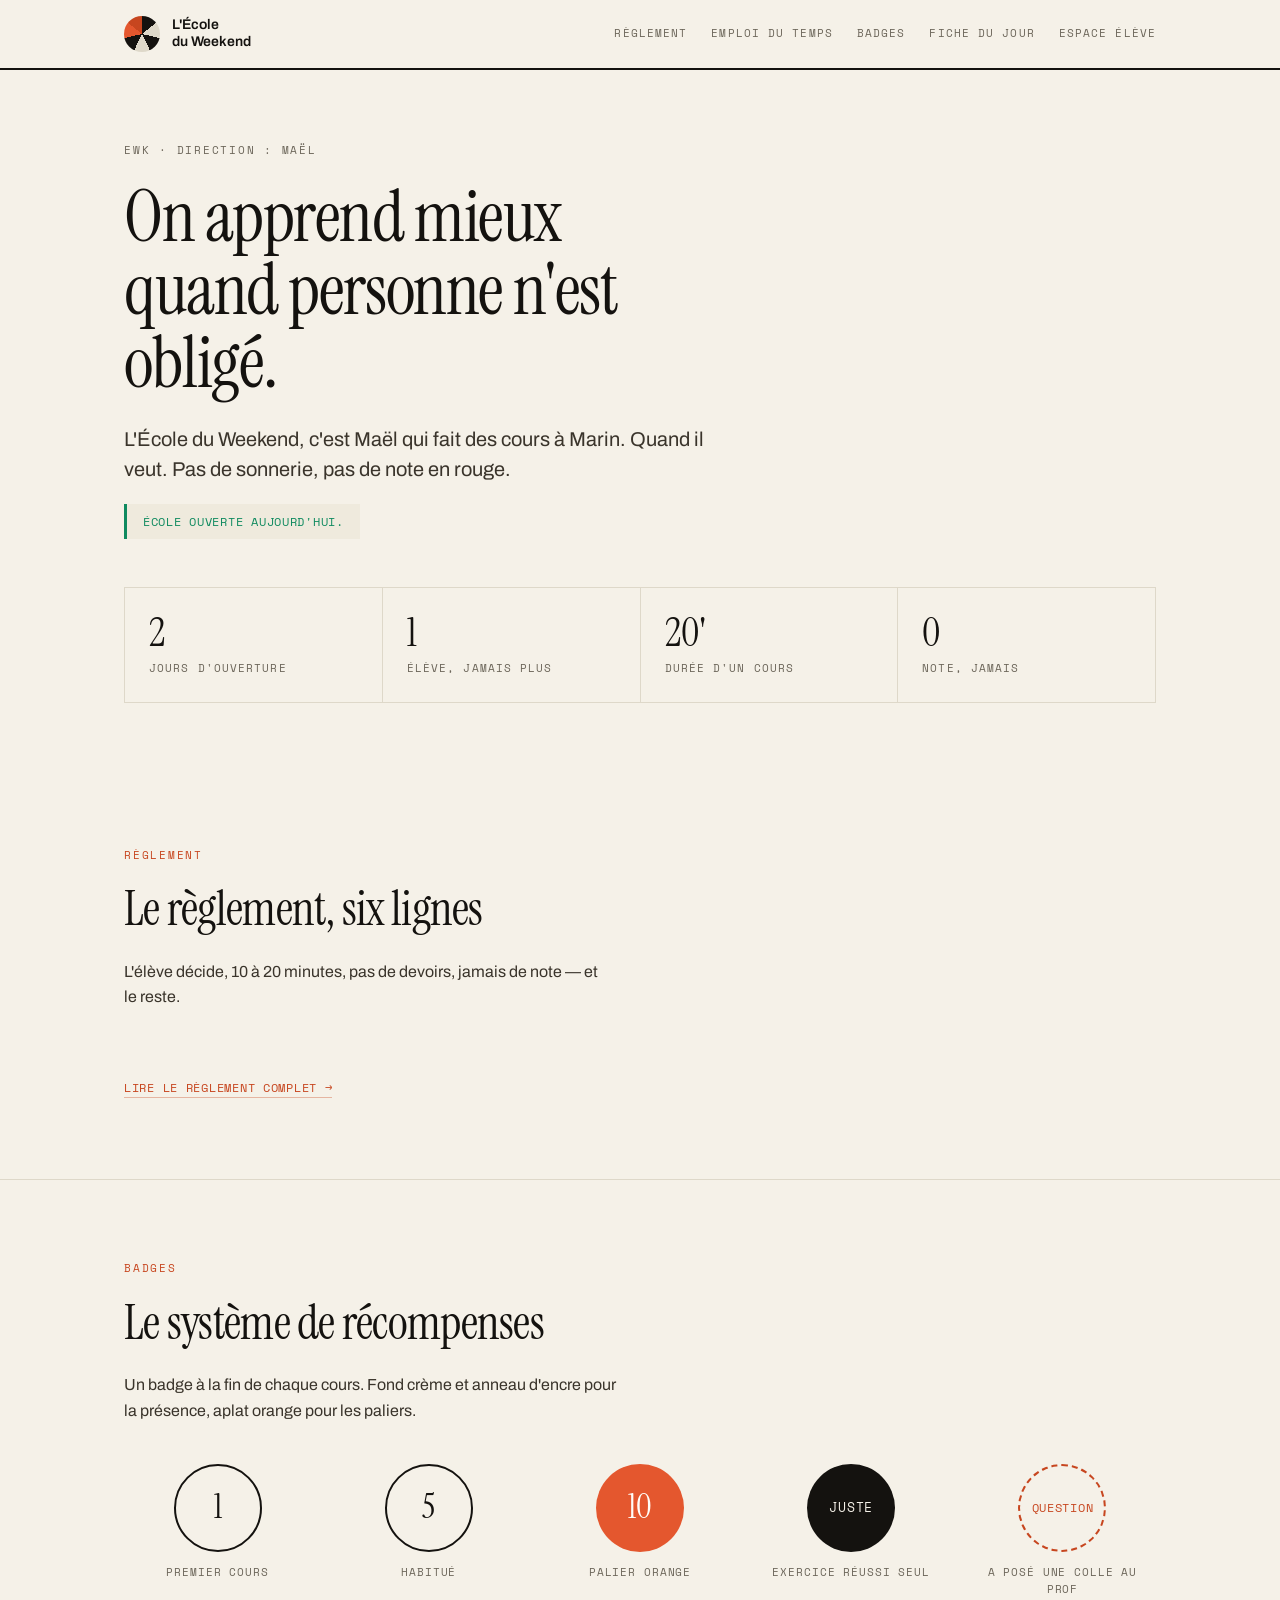
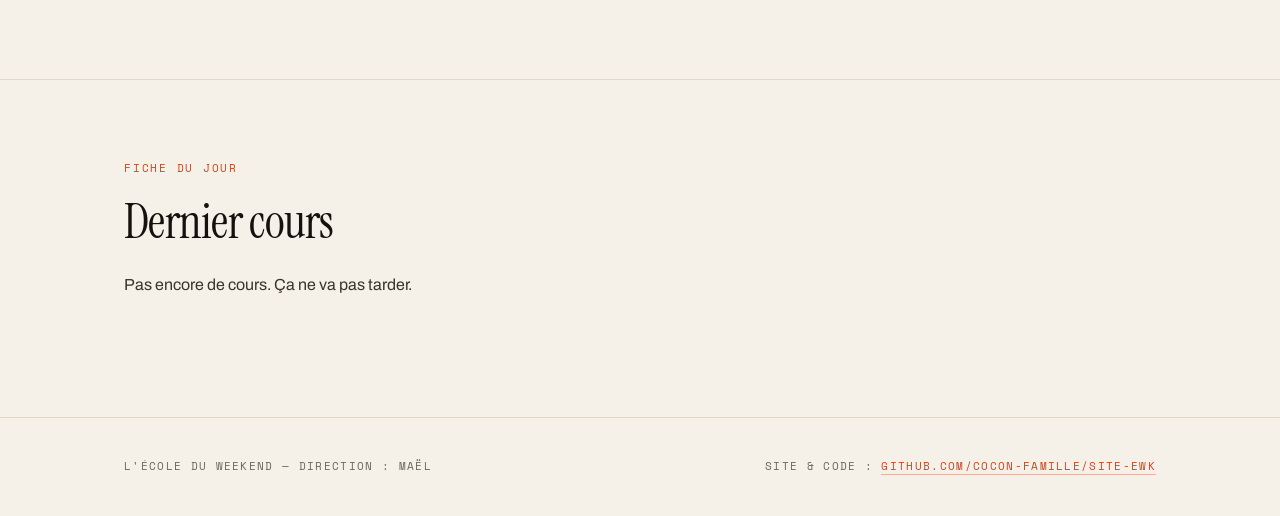
==== commit aa8d02b4: "Retire la mention "pas de bulletin" de l'accueil Le site a désormais de vrais bulletins (générateur " ====
--- a/index.html
+++ b/index.html
@@ -5,6 +5,9 @@
 <meta name="viewport" content="width=device-width, initial-scale=1">
 <title>L'École du Weekend</title>
 <meta name="description" content="L'École du Weekend — Maël fait des cours à Marin, deux jours par semaine, quand il veut.">
+<link rel="icon" href="favicon.svg" type="image/svg+xml">
+<link rel="icon" href="favicon-32.png" type="image/png">
+<link rel="apple-touch-icon" href="apple-touch-icon.png">
 <link rel="preconnect" href="https://fonts.googleapis.com">
 <link rel="preconnect" href="https://fonts.gstatic.com" crossorigin>
 <link href="https://fonts.googleapis.com/css2?family=Archivo:wght@400;500;600;700&family=Instrument+Serif:ital@0;1&family=Space+Mono:wght@400;700&display=swap" rel="stylesheet">
@@ -33,7 +36,7 @@
   <section class="hero wrap">
     <p class="eyebrow">EWK &middot; direction : Maël</p>
     <h1>On apprend mieux<br>quand personne n'est obligé.</h1>
-    <p class="lede">L'École du Weekend, c'est Maël qui fait des cours à Marin. Quand il veut. Pas de bulletin, pas de sonnerie, pas de note en rouge.</p>
+    <p class="lede">L'École du Weekend, c'est Maël qui fait des cours à Marin. Quand il veut. Pas de sonnerie, pas de note en rouge.</p>
     <p class="status" id="open-status" aria-live="polite"></p>
     <div class="stat-grid">
       <div class="stat"><span class="stat-num">2</span><span class="stat-label">jours d'ouverture</span></div>
--- a/styles.css
+++ b/styles.css
@@ -125,6 +125,17 @@
   color: #3A342B;
   text-wrap: pretty;
 }
+.messages-list { display: flex; flex-direction: column; gap: 12px; margin: 24px 0 0; }
+.message-card {
+  display: flex; flex-wrap: wrap; gap: 12px; align-items: baseline;
+  padding: 14px 18px; background: var(--chalk-bg); border-left: 3px solid var(--orange-text);
+  font-size: 15px; text-align: left; max-width: 56ch;
+}
+.message-date {
+  font-family: var(--font-mono); font-size: 11px; letter-spacing: .06em; text-transform: uppercase; color: var(--ink-pale);
+  white-space: nowrap;
+}
+
 .status {
   display: inline-block;
   margin: 0 0 48px;
@@ -260,8 +271,15 @@
 .bulletin-card-title { font-family: var(--font-serif); font-size: 22px; }
 .bulletin-card-matieres { font-family: var(--font-mono); font-size: 11px; letter-spacing: .06em; text-transform: uppercase; color: var(--ink-pale); margin-top: 4px; }
 .bulletin-points { margin: 0 0 12px; color: #3A342B; }
+.bulletin-matieres-table { width: 100%; border-collapse: collapse; margin-bottom: 8px; }
+.bulletin-matieres-table th, .bulletin-matieres-table td { padding: 10px 8px; border-bottom: 1px solid var(--chalk); text-align: left; vertical-align: top; font-size: 14px; font-weight: 400; }
+.bulletin-matieres-table tr:last-child th, .bulletin-matieres-table tr:last-child td { border-bottom: 0; }
+.bulletin-matieres-niveau { font-size: 18px; white-space: nowrap; }
+.bulletin-legend { margin: 0 0 16px; font-family: var(--font-mono); font-size: 11px; color: var(--ink-pale); }
 .bulletin-badges { display: flex; flex-wrap: wrap; gap: 8px; margin-bottom: 12px; }
-.bulletin-mot { margin: 0; font-family: var(--font-serif); font-style: italic; font-size: 19px; color: var(--orange-text); }
+.bulletin-mot-label { margin: 0 0 4px; font-family: var(--font-mono); font-size: 11px; letter-spacing: .06em; text-transform: uppercase; color: var(--ink-pale); }
+.bulletin-mot { margin: 0 0 12px; font-family: var(--font-serif); font-style: italic; font-size: 19px; color: var(--orange-text); }
+.bulletin-links { display: flex; gap: 20px; margin: 0; }
 
 /* Course card */
 .course-card {
@@ -279,6 +297,7 @@
 }
 .course-card-title { font-family: var(--font-sans); font-weight: 600; font-size: 13px; }
 .course-card-ref { margin-left: auto; font-family: var(--font-mono); font-size: 11px; color: var(--ink-pale); }
+.course-card-links { display: flex; flex-wrap: wrap; gap: 20px; margin-top: 20px; }
 .course-table { width: 100%; border-collapse: collapse; margin-top: 20px; font-size: 14px; }
 .course-table th {
   padding: 10px 0;
@@ -366,12 +385,29 @@
   color: var(--orange-text); background: none; border: 0; cursor: pointer; white-space: nowrap;
 }
 .admin-row-delete:hover { color: var(--ink); }
+.admin-row-actions { display: flex; gap: 18px; flex: none; }
+
+.bulletin-matiere-row {
+  display: grid; grid-template-columns: 1fr 1fr 2fr auto; gap: 10px; align-items: start; margin-bottom: 10px;
+}
+.bulletin-matiere-row input, .bulletin-matiere-row select, .bulletin-matiere-row textarea {
+  font-family: var(--font-sans); font-size: 14px; color: var(--ink);
+  padding: 8px 10px; border: 1px solid var(--chalk); background: var(--paper-raised); resize: vertical;
+}
+.bulletin-matiere-remove {
+  font-family: var(--font-mono); font-size: 16px; color: var(--ink-pale); background: none; border: 0; cursor: pointer; padding: 8px;
+}
+.bulletin-matiere-remove:hover { color: var(--orange-text); }
+#bulletin-add-matiere {
+  font-family: var(--font-mono); font-size: 12px; letter-spacing: .06em; text-transform: uppercase;
+  color: var(--ink); background: none; border: 1px solid var(--chalk); padding: 8px 14px; cursor: pointer; margin-top: 4px;
+}
 
 /* Affiches (posters) */
 .poster-body { margin: 0; background: #ccc; }
 .poster-toolbar {
-  position: fixed; top: 16px; right: 16px; z-index: 10;
-  display: flex; gap: 12px; align-items: center;
+  position: fixed; top: 16px; right: 16px; left: 16px; z-index: 10;
+  display: flex; gap: 12px; align-items: center; justify-content: flex-end; flex-wrap: wrap;
   font-family: var(--font-mono); font-size: 12px; letter-spacing: .06em; text-transform: uppercase;
 }
 .poster-toolbar button {
@@ -422,6 +458,86 @@
 
 .poster--diplome { background: var(--paper); color: var(--ink); border: 12px solid var(--ink); }
 
+.poster--couverture { background: var(--paper); color: var(--ink); flex-direction: column; justify-content: space-between; }
+.poster-couverture-stripe {
+  width: 100%; height: 28px; flex: none;
+  background: repeating-linear-gradient(45deg, var(--orange) 0 14px, var(--paper) 14px 28px);
+}
+
+.poster--fiche { background: var(--paper); color: var(--ink); }
+.poster-fiche { width: 100%; max-width: 640px; padding: 48px; border: 2px solid var(--ink); }
+.poster-fiche-head { display: flex; align-items: center; gap: 16px; padding-bottom: 20px; border-bottom: 2px solid var(--ink); }
+.poster-fiche-title { font-family: var(--font-sans); font-weight: 600; font-size: 18px; }
+.poster-fiche-ref { margin-left: auto; font-family: var(--font-mono); font-size: 13px; }
+.poster-fiche-table { width: 100%; border-collapse: collapse; margin-top: 28px; font-size: 18px; }
+.poster-fiche-table th {
+  padding: 16px 0; border-bottom: 1px solid var(--chalk); text-align: left; width: 42%;
+  font-family: var(--font-mono); font-size: 12px; letter-spacing: .08em; text-transform: uppercase; font-weight: 400;
+}
+.poster-fiche-table td { padding: 16px 0; border-bottom: 1px solid var(--chalk); }
+.poster-fiche-table tr:last-child th, .poster-fiche-table tr:last-child td { border-bottom: 0; }
+.poster-fiche-badge {
+  display: inline-block; padding: 4px 14px; border: 2px solid var(--ink);
+  font-family: var(--font-mono); font-size: 13px; letter-spacing: .06em;
+}
+.poster-fiche-foot {
+  margin: 32px 0 0; font-family: var(--font-mono); font-size: 11px; letter-spacing: .1em;
+  text-transform: uppercase; color: var(--ink-pale); text-align: center;
+}
+
+.poster--inscription { background: var(--paper); color: var(--ink); align-items: flex-start; }
+.poster-inscription { width: 100%; max-width: 640px; padding: 48px; border: 2px solid var(--ink); text-align: left; }
+.poster-inscription-head { display: flex; align-items: center; gap: 16px; padding-bottom: 20px; border-bottom: 2px solid var(--ink); margin-bottom: 28px; }
+.poster-inscription-title { font-family: var(--font-sans); font-weight: 600; font-size: 18px; }
+.poster-inscription-sub { font-family: var(--font-mono); font-size: 12px; letter-spacing: .06em; text-transform: uppercase; color: var(--ink-pale); margin-top: 4px; }
+.poster-inscription-field { margin-bottom: 26px; }
+.poster-inscription-field label { display: block; font-family: var(--font-mono); font-size: 12px; letter-spacing: .06em; text-transform: uppercase; color: var(--ink-pale); margin-bottom: 10px; }
+.poster-inscription-input {
+  width: 100%; border: 0; border-bottom: 1px solid var(--ink); border-radius: 0; background: transparent;
+  font-family: var(--font-sans); font-size: 16px; color: var(--ink); padding: 4px 2px; resize: none;
+}
+.poster-inscription-input:focus { outline: 2px solid var(--orange); outline-offset: 2px; }
+.poster-inscription-input--short { max-width: 260px; }
+.poster-inscription-textarea { min-height: 52px; }
+.poster-inscription-signatures { display: flex; gap: 40px; margin-top: 20px; }
+.poster-inscription-signature { flex: 1; }
+.poster-inscription-signature label { display: block; margin-top: 10px; font-family: var(--font-mono); font-size: 11px; letter-spacing: .06em; text-transform: uppercase; color: var(--ink-pale); }
+.poster-inscription-submit { margin-top: 32px; padding-top: 24px; border-top: 1px solid var(--chalk); }
+.poster-inscription-submit button {
+  font-family: var(--font-mono); font-size: 13px; letter-spacing: .06em; text-transform: uppercase;
+  color: var(--paper); background: var(--orange-text); border: 0; padding: 12px 24px; cursor: pointer;
+}
+.poster-inscription-submit button:disabled { opacity: .6; cursor: default; }
+.poster-inscription-status { margin: 12px 0 0; font-size: 13px; color: var(--ink); }
+.poster-inscription-status--error { color: var(--orange-text); }
+
+@media print {
+  .poster-inscription-input { outline: none; }
+  select.poster-inscription-input { appearance: none; -webkit-appearance: none; }
+}
+
+.poster--edt { background: var(--paper); color: var(--ink); }
+.poster-inner--edt { gap: 32px; padding: 40px; width: 100%; }
+.poster-edt-grid { display: grid; grid-template-columns: 1fr 1fr; gap: 28px; width: 100%; }
+.poster-edt-semaine { background: var(--paper-raised); border: 1px solid var(--chalk); padding: 24px; text-align: left; }
+.poster-edt-semaine-label {
+  font-family: var(--font-serif); font-size: 26px; margin-bottom: 20px; text-align: center;
+  border-bottom: 2px solid var(--ink); padding-bottom: 12px;
+}
+.poster-edt-day { margin-bottom: 20px; }
+.poster-edt-day:last-child { margin-bottom: 0; }
+.poster-edt-day-label {
+  display: block; font-family: var(--font-mono); font-size: 12px; letter-spacing: .08em;
+  text-transform: uppercase; color: var(--ink-pale); margin-bottom: 10px;
+}
+.poster-edt-chip {
+  display: block; padding: 10px 14px; border-radius: 6px; margin-bottom: 8px;
+  font-family: var(--font-sans); font-size: 16px;
+}
+.poster-edt-chip:last-child { margin-bottom: 0; }
+.poster-edt-chip b { font-family: var(--font-mono); font-size: 13px; margin-right: 8px; }
+.poster-edt-empty { color: var(--ink-pale); font-size: 15px; }
+
 /* Emploi du temps */
 .edt-table { width: 100%; max-width: 560px; border-collapse: collapse; font-size: 15px; }
 .edt-table th, .edt-table td { border: 1px solid var(--chalk); padding: 16px 20px; text-align: center; }
@@ -435,10 +551,143 @@
 }
 .edt-row--current { background: var(--chalk-bg); }
 .edt-row--current th, .edt-row--current td { color: var(--ink); font-weight: 600; }
+.edt-chip-list { display: flex; flex-direction: column; gap: 6px; align-items: center; }
+.edt-chip {
+  display: inline-block; padding: 6px 12px; border-radius: 6px;
+  font-family: var(--font-sans); font-size: 13px; letter-spacing: 0; text-transform: none;
+}
+.edt-chip b { font-family: var(--font-mono); font-weight: 700; font-size: 11px; margin-right: 6px; }
+
+/* Diaporama */
+.diapo-body { margin: 0; height: 100vh; overflow: hidden; background: var(--paper); }
+.diapo {
+  height: calc(100vh - 88px);
+  display: flex; flex-direction: column; align-items: center; justify-content: center;
+  text-align: center; gap: 24px; padding: 40px; max-width: 900px; margin: 0 auto;
+  cursor: pointer;
+}
+.diapo button { cursor: pointer; }
+.diapo-logo { --size: 96px; }
+.diapo-eyebrow { font-family: var(--font-mono); font-size: 14px; letter-spacing: .18em; text-transform: uppercase; color: var(--orange-text); margin: 0; }
+.diapo-title { font-family: var(--font-serif); font-weight: 400; font-size: clamp(40px, 6vw, 76px); line-height: 1.05; margin: 0; }
+.diapo-title--question { font-size: clamp(32px, 5vw, 56px); max-width: 22ch; }
+.diapo-sub { font-size: clamp(18px, 2.4vw, 26px); line-height: 1.4; color: #3A342B; max-width: 36ch; margin: 0; }
+
+.diapo-rules { list-style: none; margin: 0; padding: 0; display: flex; flex-direction: column; gap: 18px; text-align: left; font-size: clamp(20px, 2.6vw, 28px); counter-reset: r; }
+.diapo-rules li { counter-increment: r; padding-left: 52px; position: relative; }
+.diapo-rules li::before {
+  content: counter(r); position: absolute; left: 0; top: -4px;
+  width: 38px; height: 38px; border-radius: 50%; background: var(--orange); color: var(--paper-raised);
+  display: flex; align-items: center; justify-content: center; font-family: var(--font-serif); font-size: 19px;
+}
+
+.diapo-badges { display: flex; flex-wrap: wrap; gap: 24px; justify-content: center; }
+.diapo-badge-item { display: flex; flex-direction: column; align-items: center; gap: 10px; max-width: 130px; }
+.diapo-badge-disc { width: 76px; height: 76px; font-size: 26px; }
+.diapo-badge-disc--big { width: 140px; height: 140px; font-size: 24px; }
+.diapo-badge-label { font-size: 14px; color: var(--ink-pale); line-height: 1.3; }
+
+.diapo-visual-grid { display: flex; flex-wrap: wrap; gap: 20px; justify-content: center; }
+.diapo-visual-card {
+  display: flex; flex-direction: column; align-items: center; gap: 10px;
+  min-width: 90px; padding: 20px 16px; border: 2px solid var(--ink); background: var(--paper-raised);
+}
+.diapo-visual-card--highlight { border-color: var(--orange); background: var(--orange); }
+.diapo-visual-card--highlight .diapo-visual-big,
+.diapo-visual-card--highlight .diapo-visual-label { color: var(--paper-raised); }
+.diapo-visual-big { font-family: var(--font-serif); font-size: 44px; line-height: 1; }
+.diapo-visual-label { font-family: var(--font-mono); font-size: 13px; letter-spacing: .04em; color: var(--ink-pale); }
+
+.diapo-options { display: flex; flex-wrap: wrap; gap: 16px; justify-content: center; }
+.diapo-option {
+  font-family: var(--font-sans); font-size: 22px; padding: 18px 32px; min-width: 120px;
+  border: 2px solid var(--ink); background: var(--paper-raised); color: var(--ink); cursor: pointer;
+}
+.diapo-option:hover { background: var(--chalk-bg); }
+.diapo-option.is-right { background: var(--green); border-color: var(--green); color: var(--paper-raised); }
+.diapo-option.is-wrong { background: var(--orange); border-color: var(--orange); color: var(--paper-raised); }
+.diapo-feedback { font-family: var(--font-mono); font-size: 16px; letter-spacing: .06em; text-transform: uppercase; min-height: 1.5em; margin: 0; }
+.diapo-feedback--right { color: var(--green); }
+.diapo-feedback--wrong { color: var(--orange-text); }
+
+.diapo-cta {
+  font-family: var(--font-mono); font-size: 15px; letter-spacing: .08em; text-transform: uppercase;
+  color: var(--paper); background: var(--ink); border: 0; padding: 16px 32px; cursor: pointer;
+}
+.diapo-cta:hover { background: var(--orange-text); }
+
+.diapo-nav {
+  height: 88px; display: flex; align-items: center; justify-content: space-between; gap: 16px;
+  padding: 0 32px; border-top: 1px solid var(--chalk); background: var(--paper);
+}
+.diapo-nav button {
+  font-family: var(--font-mono); font-size: 13px; letter-spacing: .06em; text-transform: uppercase;
+  color: var(--ink); background: none; border: 1px solid var(--chalk); padding: 12px 20px; cursor: pointer;
+}
+.diapo-nav button:disabled { opacity: .3; cursor: default; }
+.diapo-counter { font-family: var(--font-mono); font-size: 13px; color: var(--ink-pale); }
 
 @media print {
   .no-print { display: none !important; }
-  .poster-body { background: none; }
+  .poster-body { background: none; page: poster; }
   .poster { margin: 0; box-shadow: none; width: 100%; height: 100vh; }
-  @page { size: A4; margin: 0; }
-}
+}
+@page { size: A4; margin: 18mm 16mm; }
+@page poster { margin: 0; }
+
+/* Fiche prof (printable document, not a fixed poster) */
+.fp-body { margin: 0; background: var(--paper); color: var(--ink); }
+.fp-doc { max-width: 720px; margin: 0 auto; padding: 40px 32px 80px; }
+.fp-head { display: flex; align-items: center; gap: 14px; padding-bottom: 20px; border-bottom: 2px solid var(--ink); margin-bottom: 8px; }
+.fp-head-title { font-family: var(--font-serif); font-size: 26px; line-height: 1.1; }
+.fp-head-matiere { font-family: var(--font-mono); font-size: 12px; letter-spacing: .06em; text-transform: uppercase; color: var(--ink-pale); margin-top: 4px; }
+.fp-section { padding: 20px 0; border-bottom: 1px solid var(--chalk); }
+.fp-section:last-child { border-bottom: 0; }
+.fp-section h2 { font-family: var(--font-serif); font-weight: 400; font-size: 20px; margin: 0 0 10px; }
+.fp-section p, .fp-section ol, .fp-section ul { margin: 0; font-size: 15px; line-height: 1.5; }
+.fp-section ol, .fp-section ul { padding-left: 22px; }
+.fp-section li { margin-bottom: 6px; }
+.fp-q { margin-bottom: 4px !important; }
+.fp-a { color: var(--ink-pale); font-family: var(--font-mono); font-size: 13px; }
+.fp-bulletin-table { width: 100%; border-collapse: collapse; }
+.fp-bulletin-table th, .fp-bulletin-table td { padding: 10px 8px; border-bottom: 1px solid var(--chalk); text-align: left; vertical-align: top; font-weight: 400; font-size: 15px; }
+.fp-bulletin-table tr:last-child th, .fp-bulletin-table tr:last-child td { border-bottom: 0; }
+.fp-bulletin-niveau { font-size: 20px; white-space: nowrap; }
+.fp-legend { margin: 12px 0 0; font-family: var(--font-mono); font-size: 11px; color: var(--ink-pale); }
+.fp-mot { font-family: var(--font-serif); font-style: italic; font-size: 20px; color: var(--orange-text); margin: 0; }
+.fp-signature { display: flex; justify-content: flex-end; }
+.fp-signature-img { width: 220px; height: auto; }
+
+@media print {
+  .fp-doc { max-width: none; padding: 0 0 20px; }
+  .fp-section { break-inside: avoid; }
+}
+
+/* Cantine — cartes + scanner */
+.cantine-page { max-width: 900px; margin: 0 auto; padding: 60px 32px 80px; }
+.cantine-page-title { font-family: var(--font-serif); font-size: 34px; margin: 0 0 8px; }
+.cantine-page-lede { color: var(--ink-pale); margin: 0 0 32px; }
+.cantine-grid { display: grid; grid-template-columns: repeat(auto-fill, minmax(340px, 1fr)); gap: 20px; }
+.cantine-card {
+  border: 2px solid var(--ink); padding: 16px; background: var(--paper); width: 340px; height: 214px;
+  display: flex; flex-direction: row; align-items: flex-start; gap: 14px; text-align: left; break-inside: avoid;
+}
+.cantine-card-photo {
+  flex: none; width: 90px; height: 112px; border: 1px dashed var(--ink-pale);
+  display: flex; align-items: center; justify-content: center;
+  font-family: var(--font-mono); font-size: 10px; letter-spacing: .08em; color: var(--ink-pale);
+}
+.cantine-card-info { display: flex; flex-direction: column; align-items: flex-start; gap: 6px; min-width: 0; }
+.cantine-card-name { font-family: var(--font-serif); font-size: 19px; margin-top: 4px; line-height: 1.1; }
+.cantine-card-label { font-family: var(--font-mono); font-size: 10px; letter-spacing: .06em; text-transform: uppercase; color: var(--ink-pale); }
+.cantine-card-barcode { margin-top: auto; width: 100%; max-width: 180px; height: 40px; }
+.cantine-card-code { font-family: var(--font-mono); font-size: 15px; letter-spacing: .1em; margin: 4px 0 0; }
+
+.cantine-scan-wrap { max-width: 480px; margin: 0 auto; padding: 60px 24px 80px; text-align: center; }
+.scan-input {
+  width: 100%; font-family: var(--font-mono); font-size: 24px; letter-spacing: .1em; text-align: center;
+  padding: 16px; border: 2px solid var(--ink); background: var(--paper-raised); color: var(--ink);
+}
+.scan-status { margin-top: 20px; font-family: var(--font-mono); font-size: 14px; color: var(--ink-pale); }
+.scan-status--ok { color: var(--green); }
+.scan-status--error { color: var(--orange-text); }
